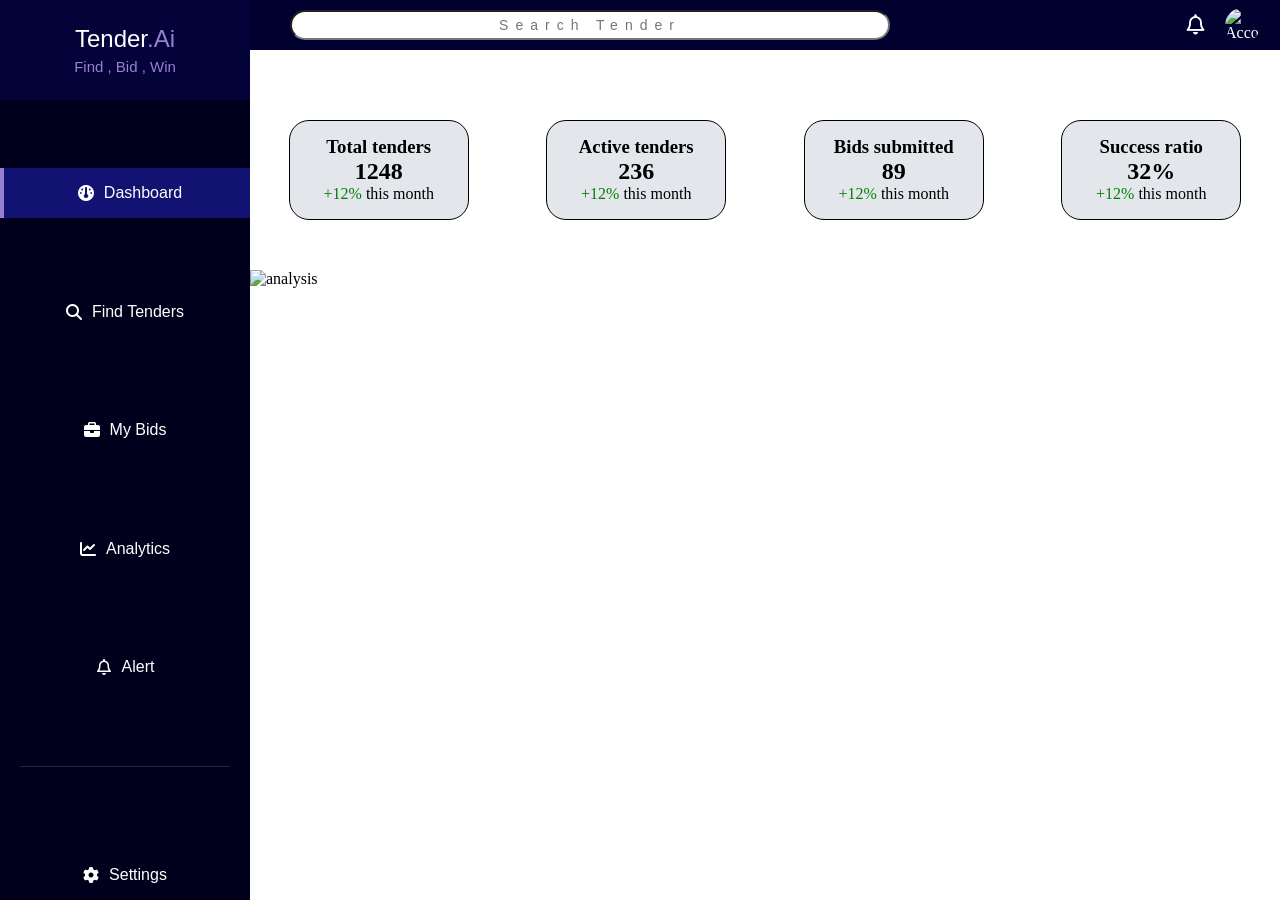
==== index.html @ c35c96aa "Add files via upload" ====
<!doctype html>
<html lang="en">
  <head>
    <meta charset="UTF-8" />
    <meta name="viewport" content="width=device-width, initial-scale=1.0" />
    <title>Tender.Ai UI Prototype</title>
    <link rel="stylesheet" href="style.css" />
    <link
      rel="stylesheet"
      href="https://cdnjs.cloudflare.com/ajax/libs/font-awesome/6.7.2/css/all.min.css"
    />
  </head>

  <body>
    <div class="container">
      <div class="functions">
        <div class="logo">
          <div class="logo1"><span>Tender</span>.Ai</div>
          <div class="logotext">Find , Bid , Win</div>
        </div>
        <div class="Func active">
          <i class="fa-solid fa-gauge"></i>
          <a href="index.html">Dashboard</a>
        </div>
        <div class="Func">
          <i class="fa-solid fa-magnifying-glass"></i
          ><a href="Find_Tenders.html">Find Tenders</a>
        </div>
        <div class="Func">
          <i class="fa-solid fa-briefcase"></i
          ><a href="My_Bids.html">My Bids</a>
        </div>
        <div class="Func">
          <i class="fa-solid fa-chart-line"></i
          ><a href="Analytics.html">Analytics</a>
        </div>
        <div class="Func">
          <i class="fa-regular fa-bell"></i><a href="Alert.html">Alert</a>
        </div>
        <div class="sidebar-divider"></div>
        <div class="Func">
          <i class="fa-solid fa-gear"></i><a href="Settings.html">Settings</a>
        </div>
      </div>
      <div class="main">
        <div class="navbar">
          <div class="searchbar">
            <input type="text" placeholder="Search Tender" />
          </div>

          <i class="fa-regular fa-bell notification"></i>
          <img
            class="profilephoto"
            src="https://res.cloudinary.com/purnesh/image/upload/v1597850424/ti6l5iyewdwzypwzfgj6.png"
            alt="Account profile"
          />
        </div>

        <div class="cardsbox">
          <div class="card">
            <h3>Total tenders</h3>
            <h2>1248</h2>

            <p><span class="increse">+12%</span> this month</p>
          </div>
          <div class="card">
            <h3>Active tenders</h3>
            <h2>236</h2>

            <p><span class="increse">+12%</span> this month</p>
          </div>
          <div class="card">
            <h3>Bids submitted</h3>
            <h2>89</h2>

            <p><span class="increse">+12%</span> this month</p>
          </div>
          <div class="card">
            <h3>Success ratio</h3>
            <h2>32%</h2>
            <p><span class="increse">+12%</span> this month</p>
          </div>
        </div>
        <img
          class="tenderimg"
          src="pictures/tender_analysis.png"
          alt="analysis"
        />
      </div>
    </div>
  </body>
</html>
---- style.css ----
* {padding: 0%;
margin:0% ;
box-sizing: border-box;
}


.container {
  min-height: 100vh;

    display: flex;}

.navbar {
    background-color: rgb(1, 1, 48);
    color: white;
    height: 50px;
    width :100%;
    display: flex ;
    align-items: center;
} 



.functions {background-color: rgb(0, 0, 28);
height: 100vh;
width: 250px;
justify-content: space-between;
display: flex;
flex-direction: column;
}

.logo {display: flex;
background-color: rgb(3, 3, 58) ;
height: 100px;
width:250px;
flex-direction: column;
color: rgb(152, 127, 210);
align-items: center;
font-size: medium;
justify-content: center;
font-family: Arial, Helvetica, sans-serif;
}


.logo1 {

color: rgb(152, 127, 210);
font-size: x-large;
font-family: Arial, Helvetica, sans-serif;
}


.logotext {

color: rgb(152, 127, 210);
font-size: 15px;
margin-top: 5px;
font-family: Arial, Helvetica, sans-serif;
} 

.logo1 span{color: white;
}


.logo:hover{background-color: rgb(18, 18, 114);
transition: 0.6s;
;} 

.Func.active {
  background-color: rgb(18, 18, 114);
  border-left: 4px solid rgb(152, 127, 210);
  padding-left: 6px; /* compensate for border width so text doesn't shift */
}

.Func {margin-top: 10px;
display: flex;
background-color: rgb(0, 0, 28) ;
height: 50px;
justify-content: center;
font-size: medium;
font-family: Arial, Helvetica, sans-serif;
align-items: center;
color:white;
width:250px;}

.Func i {
  margin-right: 10px;
  width: 16px;
  text-align: center;
}

.sidebar-divider {
  height: 1px;
  background: rgba(255,255,255,0.15);
  margin: 15px 20px;
}


.Func:hover{background-color: rgb(18, 18, 114);
transition: 0.6s;;
} 

.searchbar {margin-left: 40px;
display: flex;}


.searchbar input::placeholder{text-align: center;
    letter-spacing: 7px;
}
.searchbar input {width: 600px;
height: 30px;
padding:0 15px;
font-size: 14px;
text-align: left;
border-radius: 40px ;
outline: none ;
}

.profilephoto {width:35px;
  
    margin-right: 20px;
    height: 35px;
    border-radius:50%;}

.cardsbox {width: 100%;
    height: 200px;
    display: flex;
    align-items: center;
    justify-content: space-around;
    margin-top:20px;
    background-color:white ;
}


.main {display: flex;
flex: 1;
flex-wrap: wrap;
flex-direction: column;}

.card {height : 100px ;
    display: flex;
  
    align-items: center;
    width: 180px;
    flex-direction: column;
    background-color: rgb(227, 230, 235);
    border-radius: 20px;
    border: 1px solid black;
    padding-top: 15px;}


.Func a  {text-decoration: none;
color: white;}

.increse {color: green;}


.tenderimg {height: 300px;
width:100%;}

.notification {
    color: white;
    font-size: 20px;
   margin-left: auto; 
   margin-right: 20px;
  
    cursor: pointer;
    transition: 0.3s;
}

.notification:hover {
    color: rgb(199, 215, 23);
}

.search-options { width : 100%;
height: Auto;
gap:20px;
padding: 15px 20px;
display: flex;

flex-direction: row ;}

.search-option { 
height: 30px;
padding: 6px 14px;
  font-size: 13px;
  border: 1px solid rgb(200, 200, 200);
  cursor: pointer;
    background-color: white;
  color: rgb(60, 60, 60);
  font-family: Arial, Helvetica, sans-serif;
  outline: none;
  border-radius: 20px;
}

.search-option:hover {
  border-color: rgb(18, 18, 114);}

  .tender-list {
  display: flex;
  flex-direction: column;
  gap: 14px;
  padding: 0 20px 20px;
}

.tender-card {
  background-color: rgb(227, 230, 235);
  border-radius: 16px;
  border: 1px solid black;
  padding: 16px 20px;}
  
.tender-header {
  display: flex;
  justify-content: space-between;
  align-items: center;
}

.tender-header h3 {
  font-family: Arial, Helvetica, sans-serif;
  font-size: 16px;}



.deadline-tag {
  background-color: rgb(255, 210, 210);
  color: rgb(180, 30, 30);
  font-size: 12px;
  padding: 4px 10px;
  border-radius: 12px;
  white-space: nowrap;
}

.tender-dept {
  color: rgb(90, 90, 90);
  font-size: 13px;
  margin-top: 4px;
  font-family: Arial, Helvetica, sans-serif;}

.tender-meta {
  display: flex;
  gap: 20px;
  margin-top: 10px;
  font-size: 13px;
  font-family: Arial, Helvetica, sans-serif;
}

.bid-btn {
  margin-top: 12px;
  background-color: rgb(18, 18, 114);
  color: white;
  border: none;
  padding: 8px 18px;
  border-radius: 20px;
  cursor: pointer;
  font-size: 13px;}

.bid-btn:hover {
  background-color: rgb(3, 3, 58);
  transition: 0.3s;
}

.header{
    padding: 30px 35px 20px;
    font-family: Arial, Helvetica, sans-serif;
}

.header h1{
    font-size: 32px;
    color: rgb(1, 1, 48);
    margin-bottom: 8px;
}

.header p{
    font-size: 15px;
    color: rgb(100, 100, 100);
}

.bid-filters{
    display: flex;
    gap: 15px;
    padding: 0 35px 25px;
    flex-wrap: wrap;
}

.filter-btn{
    background-color: white;
    color: rgb(60,60,60);
    border: 1px solid rgb(200,200,200);
    border-radius: 20px;
    padding: 8px 18px;
    cursor: pointer;
    font-size: 14px;
    font-family: Arial, Helvetica, sans-serif;
    transition: 0.3s;
}

.filter-btn:hover{
    background-color: rgb(18,18,114);
    color: white;
}

.filter-btn.active{
    background-color: rgb(18,18,114);
    color: white;
    border-color: rgb(18,18,114);
}


.mybids-list{
  display: flex;
  flex-direction: column;
  gap: 20px;
  padding: 0 35px 30px;
}

.mybid-card{
  background-color: rgb(227,230,235);
  border: 1px solid black;
  border-radius: 20px;
  padding: 22px;
  font-family: Arial, Helvetica, sans-serif;
  transition: 0.3s;
}

.mybid-card:hover{
  transform: translateY(-2px);
  box-shadow: 0 6px 18px rgba(0,0,0,0.08);
}

.mybid-header{
  display: flex;
  justify-content: space-between;
  align-items: center;
  gap: 15px;
}

.mybid-header h3{
  font-size: 20px;
  color: rgb(1,1,48);
}

.bid-status{
  padding: 6px 12px;
  border-radius: 20px;
  font-size: 12px;
  font-weight: bold;
}

.active-status{
  background-color: rgb(210,245,222);
  color: rgb(18,120,44);
}

.bid-department{
  margin-top: 6px;
  color: rgb(90,90,90);
  font-size: 14px;
}

.bid-details{
  display: grid;
  grid-template-columns: repeat(auto-fit, minmax(160px, 1fr));
  gap: 18px;
  margin-top: 20px;
}

.bid-details div{
  display: flex;
  flex-direction: column;
  gap: 5px;
}

.bid-details span{
  font-size: 13px;
  color: rgb(100,100,100);
}

.bid-details strong{
  font-size: 15px;
  color: rgb(1,1,48);
}

.progress-section{
  margin-top: 22px;
}

.progress-text{
  display: flex;
  justify-content: space-between;
  margin-bottom: 8px;
  font-size: 14px;
}

.progress-bar{
  width: 100%;
  height: 10px;
  background-color: rgb(210,210,210);
  border-radius: 20px;
  overflow: hidden;
}

.progress-fill{
  width: 70%;
  height: 100%;
  background-color: rgb(18,18,114);
  border-radius: 20px;
}

.bid-actions{
  display: flex;
  gap: 12px;
  margin-top: 22px;
  flex-wrap: wrap;
}

.action-btn{
  border: none;
  border-radius: 20px;
  padding: 10px 18px;
  cursor: pointer;
  font-size: 13px;
  font-family: Arial, Helvetica, sans-serif;
  transition: 0.3s;
}

.primary-btn{
  background-color: rgb(18,18,114);
  color: white;
}

.primary-btn:hover{
  background-color: rgb(3,3,58);
}

.secondary-btn{
  background-color: white;
  border: 1px solid rgb(180,180,180);
  color: rgb(60,60,60);
}

.secondary-btn:hover{
  border-color: rgb(18,18,114);
  color: rgb(18,18,114);
}

.danger-btn{
  background-color: rgb(255,230,230);
  color: rgb(180,30,30);
}

.danger-btn:hover{
  background-color: rgb(255,210,210);
}

/* ================= My Bid Card ================= */

.mybid-card{
    background: white;
    margin: 0 35px 25px;
    padding: 22px;
    border-radius: 18px;
    border: 1px solid rgb(220,220,220);
    box-shadow: 0 4px 10px rgba(0,0,0,0.08);
    font-family: Arial, Helvetica, sans-serif;
}

.bid-header{
    display:flex;
    justify-content:space-between;
    align-items:center;
}

.bid-header h3{
    color:rgb(1,1,48);
    margin-bottom:5px;
}

.department{
    color:gray;
    font-size:14px;
}

/* ---------- Status Badge ---------- */

.status{
    padding:6px 15px;
    border-radius:20px;
    font-size:13px;
    font-weight:bold;
}

.status.active{
    background:#dff6e4;
    color:green;
}

/* ---------- Details ---------- */

.bid-details{
    display:grid;
    grid-template-columns:repeat(4,1fr);
    gap:20px;
    margin:25px 0;
}

.detail p{
    color:gray;
    font-size:13px;
    margin-bottom:6px;
}

.detail h4{
    color:rgb(1,1,48);
    font-size:18px;
}

/* ---------- Progress ---------- */

.progress-section{
    margin-bottom:25px;
}

.progress-text{
    display:flex;
    justify-content:space-between;
    margin-bottom:10px;
    font-size:14px;
}

.progress-bar{
    width:100%;
    height:10px;
    background:#e6e6e6;
    border-radius:20px;
    overflow:hidden;
}

.progress-fill{
    width:70%;
    height:100%;
    background:rgb(18,18,114);
}

/* ---------- Buttons ---------- */

.bid-buttons{
    display:flex;
    gap:15px;
}

.bid-buttons button{
    border:none;
    border-radius:20px;
    padding:10px 18px;
    cursor:pointer;
    font-size:14px;
    transition:.3s;
}

.view-btn{
    background:rgb(18,18,114);
    color:white;
}

.view-btn:hover{
    background:rgb(3,3,58);
}

.edit-btn{
    background:white;
    color:rgb(18,18,114);
    border:1px solid rgb(18,18,114) !important;
}

.edit-btn:hover{
    background:rgb(18,18,114);
    color:white;
}

.withdraw-btn{
    background:#ffe3e3;
    color:#d32f2f;
}

.withdraw-btn:hover{
    background:#d32f2f;
    color:white;
}

.charts-row{
  display: flex;
  gap: 20px;
  padding: 0 35px 25px;
  flex-wrap: wrap;
}

.chart-card{
  flex: 1;
  min-width: 320px;
  background-color: white;
  border: 1px solid rgb(220,220,220);
  border-radius: 18px;
  padding: 20px 22px;
  box-shadow: 0 4px 10px rgba(0,0,0,0.06);
  font-family: Arial, Helvetica, sans-serif;
}

.chart-card h3{
  color: rgb(1,1,48);
  font-size: 16px;
  margin-bottom: 2px;
}

.chart-subtitle{
  color: rgb(120,120,120);
  font-size: 12px;
  margin-bottom: 14px;
}

.chart-card canvas{
  max-height: 260px;
}

.charts-row{
  display: flex;
  gap: 20px;
  padding: 0 35px 25px;
  flex-wrap: wrap;
}

.chart-card{
  flex: 1;
  min-width: 320px;
  background-color: white;
  border: 1px solid rgb(220,220,220);
  border-radius: 18px;
  padding: 20px 22px;
  box-shadow: 0 4px 10px rgba(0,0,0,0.06);
  font-family: Arial, Helvetica, sans-serif;
}

.chart-card h3{
  color: rgb(1,1,48);
  font-size: 16px;
  margin-bottom: 2px;
}

.chart-subtitle{
  color: rgb(120,120,120);
  font-size: 12px;
  margin-bottom: 14px;
}

.chart-card canvas{
  max-height: 260px;
}

.settings-card{
  background-color: white;
  border: 1px solid rgb(220,220,220);
  border-radius: 18px;
  margin: 0 35px 25px;
  padding: 22px;
  font-family: Arial, Helvetica, sans-serif;
}

.settings-card-header{
  display: flex;
  align-items: center;
  gap: 16px;
}

.profilephoto-lg{
  width: 64px;
  height: 64px;
  border-radius: 50%;
}

.settings-card-header h3{
  color: rgb(1,1,48);
  font-size: 18px;
}

.settings-card-header p{
  color: rgb(120,120,120);
  font-size: 13px;
  margin-top: 2px;
}

.settings-fields{
  display: grid;
  grid-template-columns: repeat(auto-fit, minmax(220px, 1fr));
  gap: 16px;
  margin-top: 24px;
}

.field-group{
  display: flex;
  flex-direction: column;
  gap: 6px;
}

.field-group label{
  font-size: 13px;
  color: rgb(100,100,100);
  font-family: Arial, Helvetica, sans-serif;
}

.field-group input{
  height: 38px;
  padding: 0 12px;
  border: 1px solid rgb(200,200,200);
  border-radius: 10px;
  font-size: 14px;
  outline: none;
  font-family: Arial, Helvetica, sans-serif;
}

.field-group input:focus{
  border-color: rgb(18,18,114);
}

.settings-save-btn{
  margin-top: 24px;
}

.alert-filters {display: flex;
margin-left:30px;
margin-bottom: 35px;
gap:15px}


.filters-button {border-radius: 20px;
background-color: white;
color: black;
padding:8px 18px;
border: 1px solid rgb(200, 200, 200);;
transition: 0.3s;
cursor: pointer;
 }
.alert-filters{
  display: flex;
  gap: 15px;
  padding: 0 35px 25px;
  flex-wrap: wrap;
}

.alert-cards{
  display: flex;
  flex-direction: column;
  gap: 14px;
  padding: 0 35px 30px;
}

.alert-card{
  background-color: rgb(227,230,235);
  border-radius: 14px;
  padding: 14px 16px;
  display: flex;
  gap: 12px;
  align-items: flex-start;
  font-family: Arial, Helvetica, sans-serif;
}

.alert-icon{
  width: 32px;
  height: 32px;
  border-radius: 50%;
  display: flex;
  align-items: center;
  justify-content: center;
  flex-shrink: 0;
  font-size: 14px;
}

.alert-icon-match{
  background-color: rgb(210,245,222);
  color: rgb(18,120,44);
}

.alert-icon-deadline{
  background-color: rgb(255,225,225);
  color: rgb(180,30,30);
}

.alert-icon-status{
  background-color: rgb(230,228,245);
  color: rgb(90,80,180);
}

.alert-content{
  flex: 1;
}

.alert-content h4{
  color: rgb(1,1,48);
  font-size: 14px;
}

.alert-content p{
  color: rgb(100,100,100);
  font-size: 12px;
  margin-top: 3px;
}

.alert-time{
  display: block;
  color: rgb(150,150,150);
  font-size: 11px;
  margin-top: 6px;
}

.alert-dismiss{
  color: rgb(150,150,150);
  font-size: 13px;
  cursor: pointer;
  flex-shrink: 0;
}
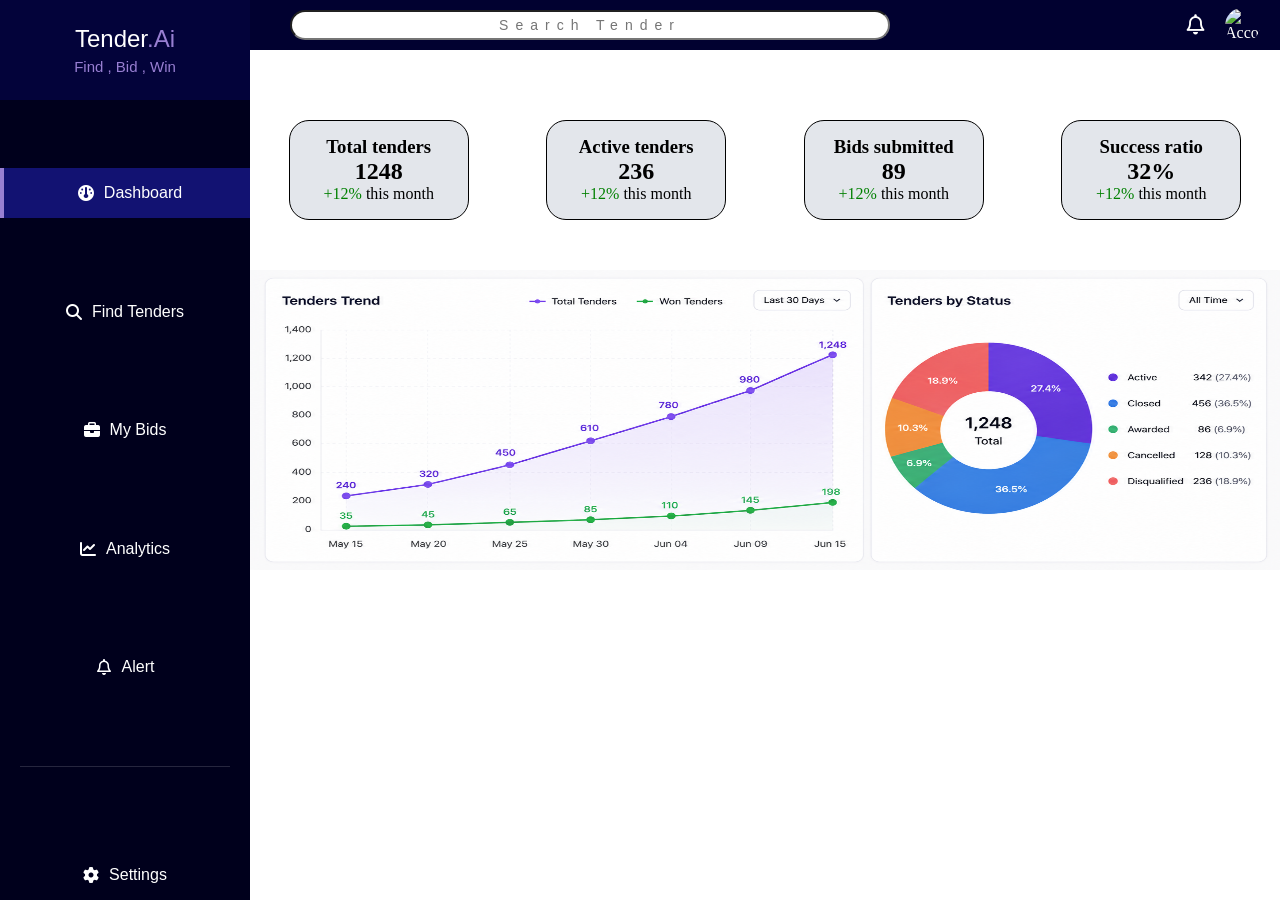
==== commit bfe41678: "Update index.html" ====
--- a/index.html
+++ b/index.html
@@ -83,7 +83,7 @@
         </div>
         <img
           class="tenderimg"
-          src="pictures/tender_analysis.png"
+          src="tender_analysis.png"
           alt="analysis"
         />
       </div>
